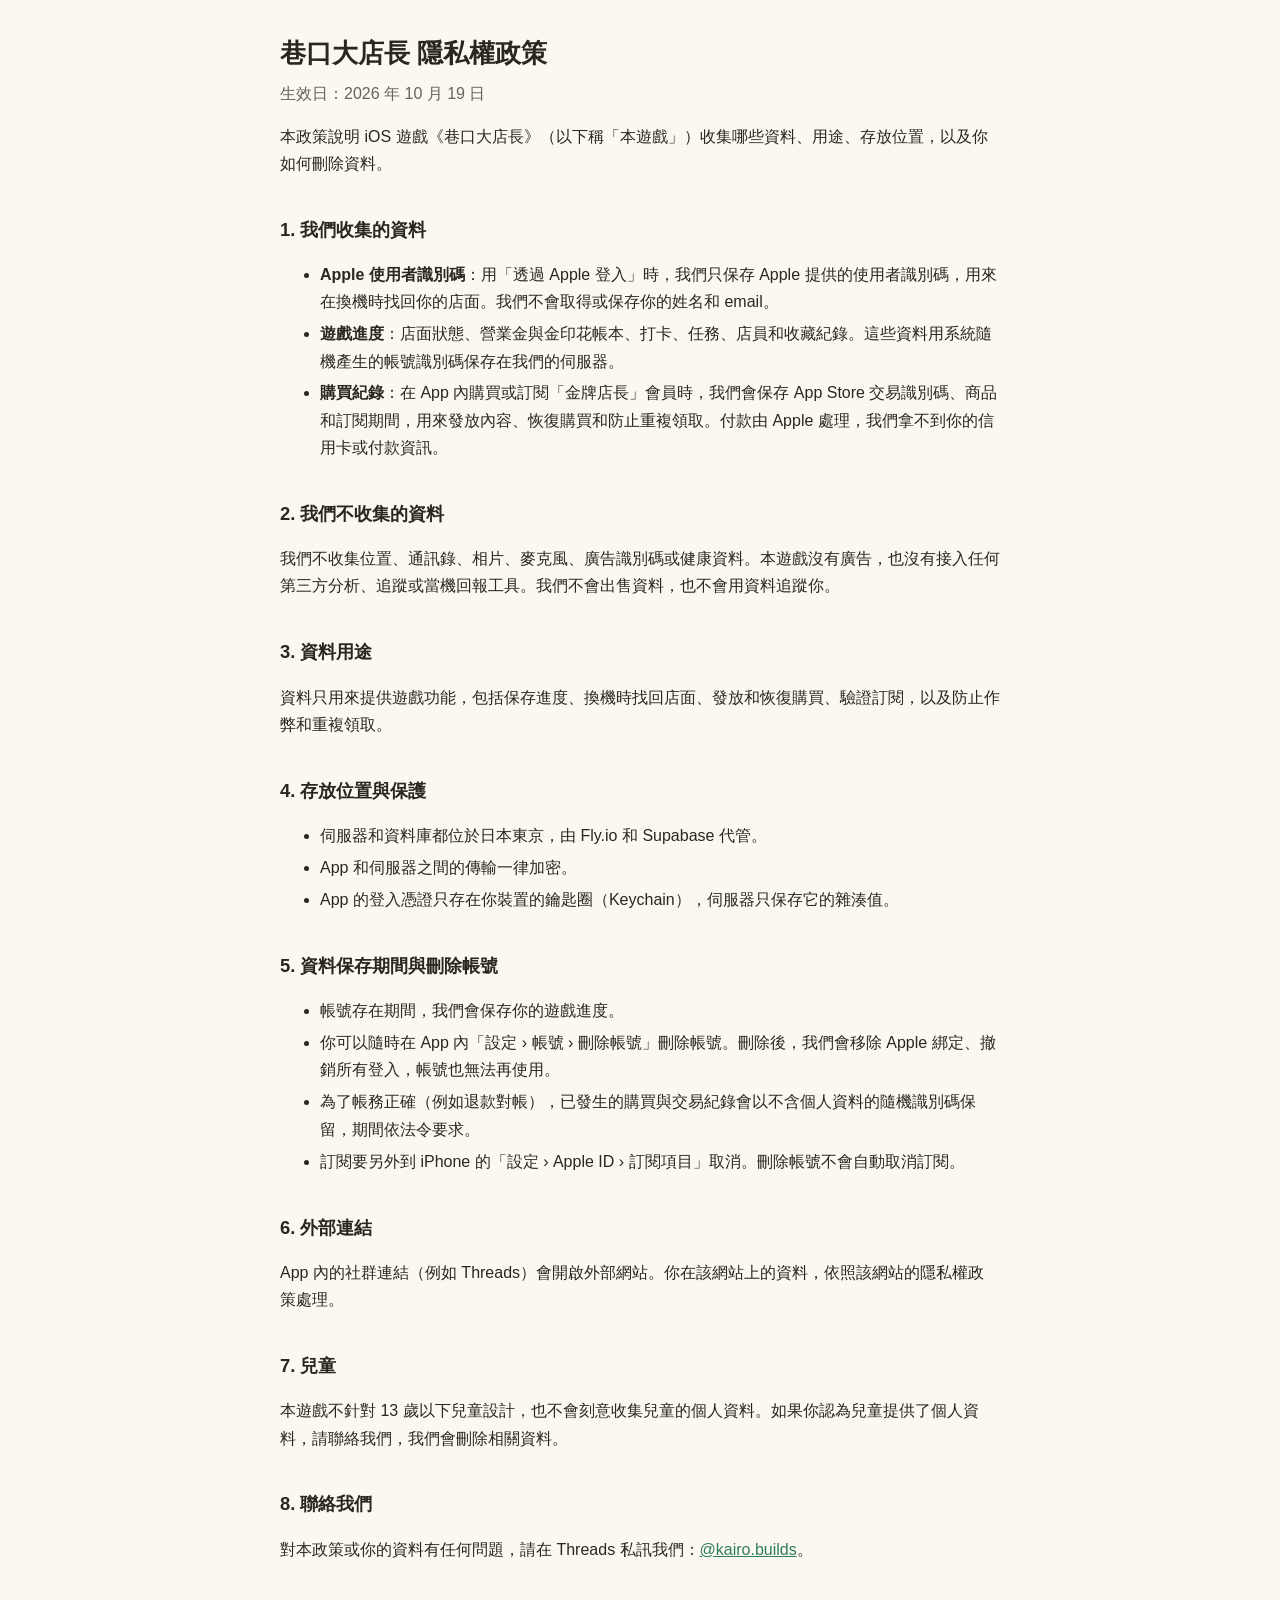
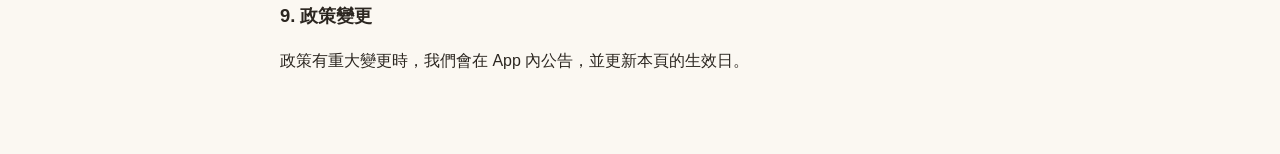
==== privacy.html @ e027767d "Privacy policy for AisleRise v1.0.0 Co-Authored-By: Claude Opus 5.5 (1M context) <noreply@anthropic." ====
<!doctype html>
<html lang="zh-Hant">
<head>
<meta charset="utf-8">
<meta name="viewport" content="width=device-width, initial-scale=1">
<title>巷口大店長 隱私權政策</title>
<link rel="stylesheet" href="style.css">
</head>
<body>
<main>
<h1>巷口大店長 隱私權政策</h1>
<p class="meta">生效日：2026 年 10 月 19 日</p>

<p>本政策說明 iOS 遊戲《巷口大店長》（以下稱「本遊戲」）收集哪些資料、用途、存放位置，以及你如何刪除資料。</p>

<h2>1. 我們收集的資料</h2>
<ul>
<li><strong>Apple 使用者識別碼</strong>：用「透過 Apple 登入」時，我們只保存 Apple 提供的使用者識別碼，用來在換機時找回你的店面。我們不會取得或保存你的姓名和 email。</li>
<li><strong>遊戲進度</strong>：店面狀態、營業金與金印花帳本、打卡、任務、店員和收藏紀錄。這些資料用系統隨機產生的帳號識別碼保存在我們的伺服器。</li>
<li><strong>購買紀錄</strong>：在 App 內購買或訂閱「金牌店長」會員時，我們會保存 App Store 交易識別碼、商品和訂閱期間，用來發放內容、恢復購買和防止重複領取。付款由 Apple 處理，我們拿不到你的信用卡或付款資訊。</li>
</ul>

<h2>2. 我們不收集的資料</h2>
<p>我們不收集位置、通訊錄、相片、麥克風、廣告識別碼或健康資料。本遊戲沒有廣告，也沒有接入任何第三方分析、追蹤或當機回報工具。我們不會出售資料，也不會用資料追蹤你。</p>

<h2>3. 資料用途</h2>
<p>資料只用來提供遊戲功能，包括保存進度、換機時找回店面、發放和恢復購買、驗證訂閱，以及防止作弊和重複領取。</p>

<h2>4. 存放位置與保護</h2>
<ul>
<li>伺服器和資料庫都位於日本東京，由 Fly.io 和 Supabase 代管。</li>
<li>App 和伺服器之間的傳輸一律加密。</li>
<li>App 的登入憑證只存在你裝置的鑰匙圈（Keychain），伺服器只保存它的雜湊值。</li>
</ul>

<h2>5. 資料保存期間與刪除帳號</h2>
<ul>
<li>帳號存在期間，我們會保存你的遊戲進度。</li>
<li>你可以隨時在 App 內「設定 › 帳號 › 刪除帳號」刪除帳號。刪除後，我們會移除 Apple 綁定、撤銷所有登入，帳號也無法再使用。</li>
<li>為了帳務正確（例如退款對帳），已發生的購買與交易紀錄會以不含個人資料的隨機識別碼保留，期間依法令要求。</li>
<li>訂閱要另外到 iPhone 的「設定 › Apple ID › 訂閱項目」取消。刪除帳號不會自動取消訂閱。</li>
</ul>

<h2>6. 外部連結</h2>
<p>App 內的社群連結（例如 Threads）會開啟外部網站。你在該網站上的資料，依照該網站的隱私權政策處理。</p>

<h2>7. 兒童</h2>
<p>本遊戲不針對 13 歲以下兒童設計，也不會刻意收集兒童的個人資料。如果你認為兒童提供了個人資料，請聯絡我們，我們會刪除相關資料。</p>

<h2>8. 聯絡我們</h2>
<p>對本政策或你的資料有任何問題，請在 Threads 私訊我們：<a href="https://www.threads.com/@kairo.builds">@kairo.builds</a>。</p>

<h2>9. 政策變更</h2>
<p>政策有重大變更時，我們會在 App 內公告，並更新本頁的生效日。</p>
</main>
</body>
</html>
---- style.css ----
:root{--bg:#fbf8f2;--fg:#2b2620;--muted:#6b6258;--accent:#2f7d5b}
@media (prefers-color-scheme:dark){:root{--bg:#1c1a17;--fg:#ece6dc;--muted:#a59b8e;--accent:#7cc8a2}}
body{margin:0;background:var(--bg);color:var(--fg);font:16px/1.7 -apple-system,"PingFang TC","Noto Sans TC",sans-serif}
main{max-width:720px;margin:0 auto;padding:32px 16px 64px}
h1{font-size:1.6em;margin:0 0 4px}h2{font-size:1.15em;margin-top:2em}
.meta{color:var(--muted);margin-top:0}a{color:var(--accent)}li{margin:.3em 0}
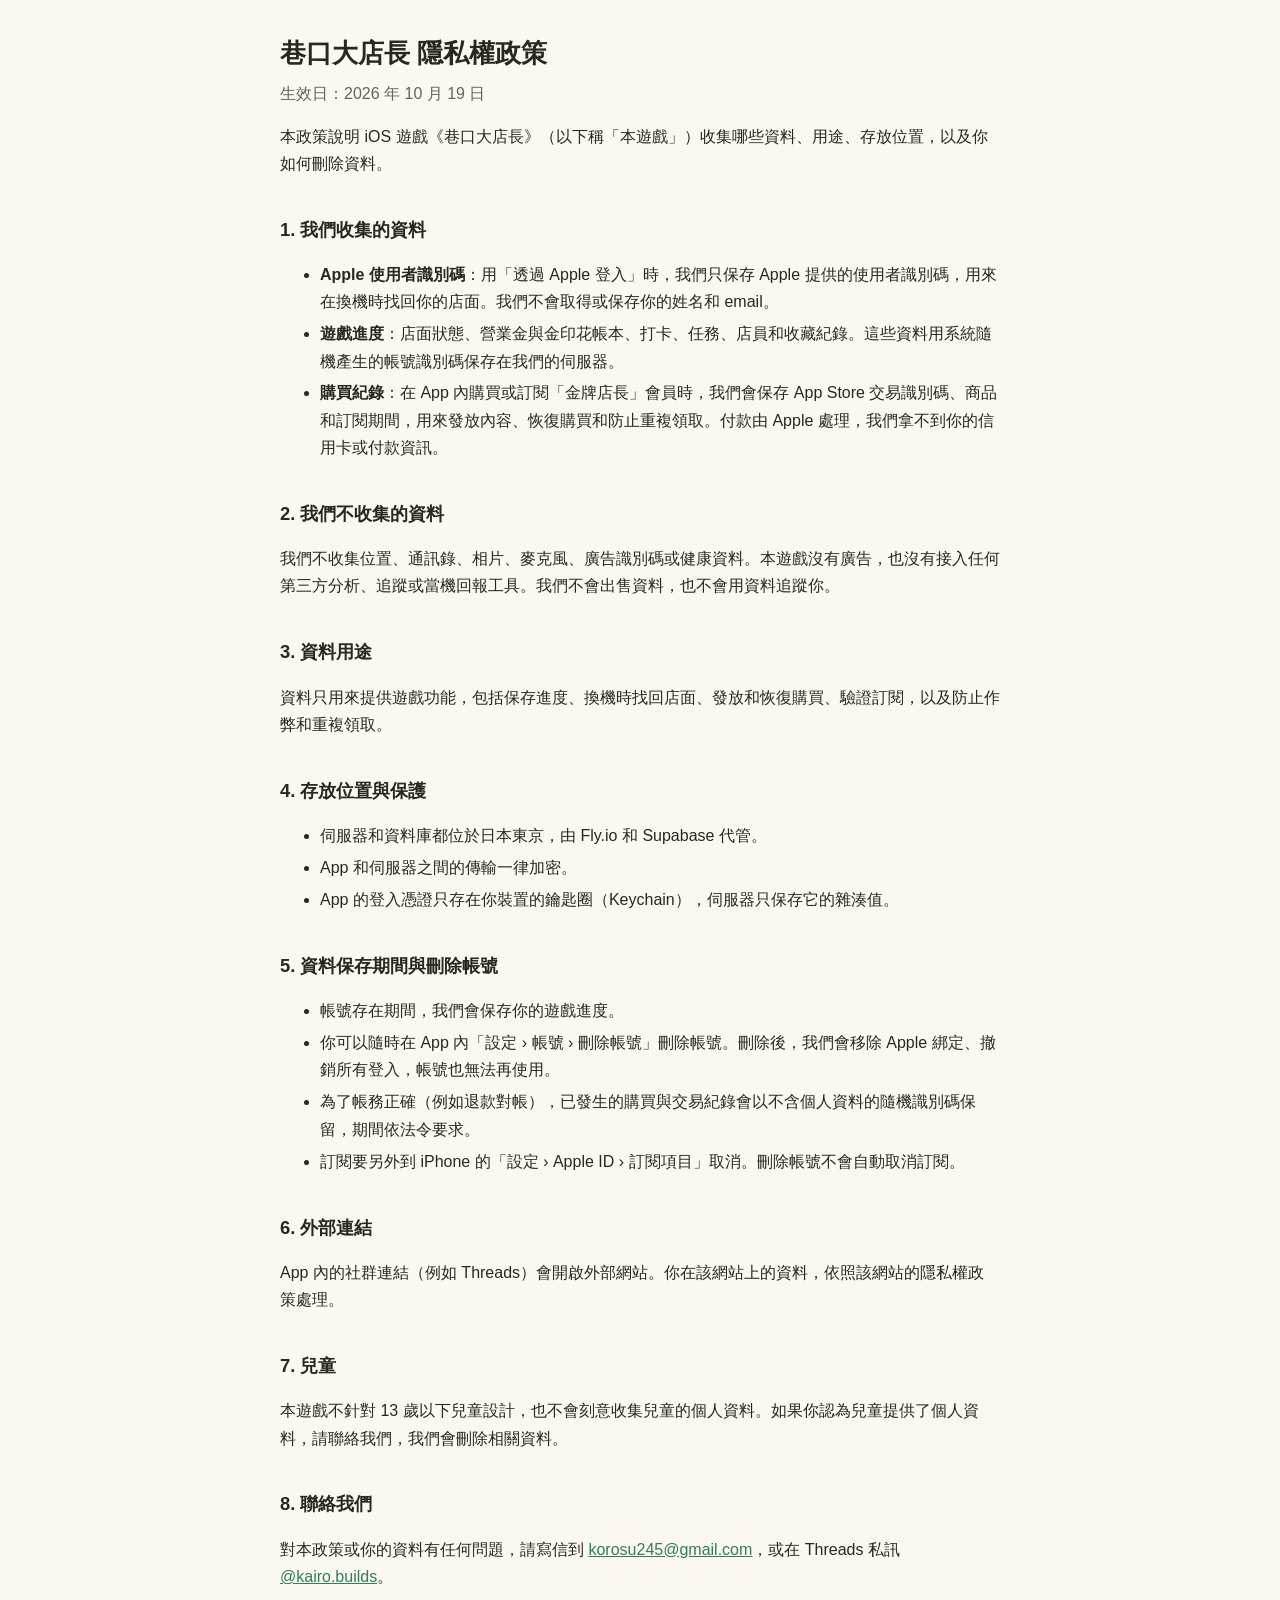
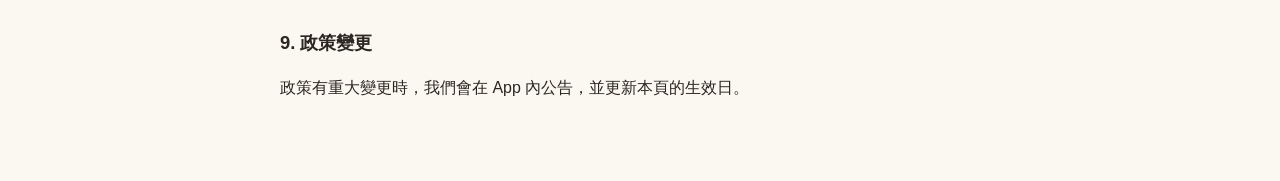
==== commit afe877e1: "Contact email in the privacy policy Co-Authored-By: Claude Opus 5.5 (1M context) <noreply@anthropic." ====
--- a/privacy.html
+++ b/privacy.html
@@ -48,7 +48,7 @@
 <p>本遊戲不針對 13 歲以下兒童設計，也不會刻意收集兒童的個人資料。如果你認為兒童提供了個人資料，請聯絡我們，我們會刪除相關資料。</p>
 
 <h2>8. 聯絡我們</h2>
-<p>對本政策或你的資料有任何問題，請在 Threads 私訊我們：<a href="https://www.threads.com/@kairo.builds">@kairo.builds</a>。</p>
+<p>對本政策或你的資料有任何問題，請寫信到 <a href="mailto:korosu245@gmail.com">korosu245@gmail.com</a>，或在 Threads 私訊 <a href="https://www.threads.com/@kairo.builds">@kairo.builds</a>。</p>
 
 <h2>9. 政策變更</h2>
 <p>政策有重大變更時，我們會在 App 內公告，並更新本頁的生效日。</p>
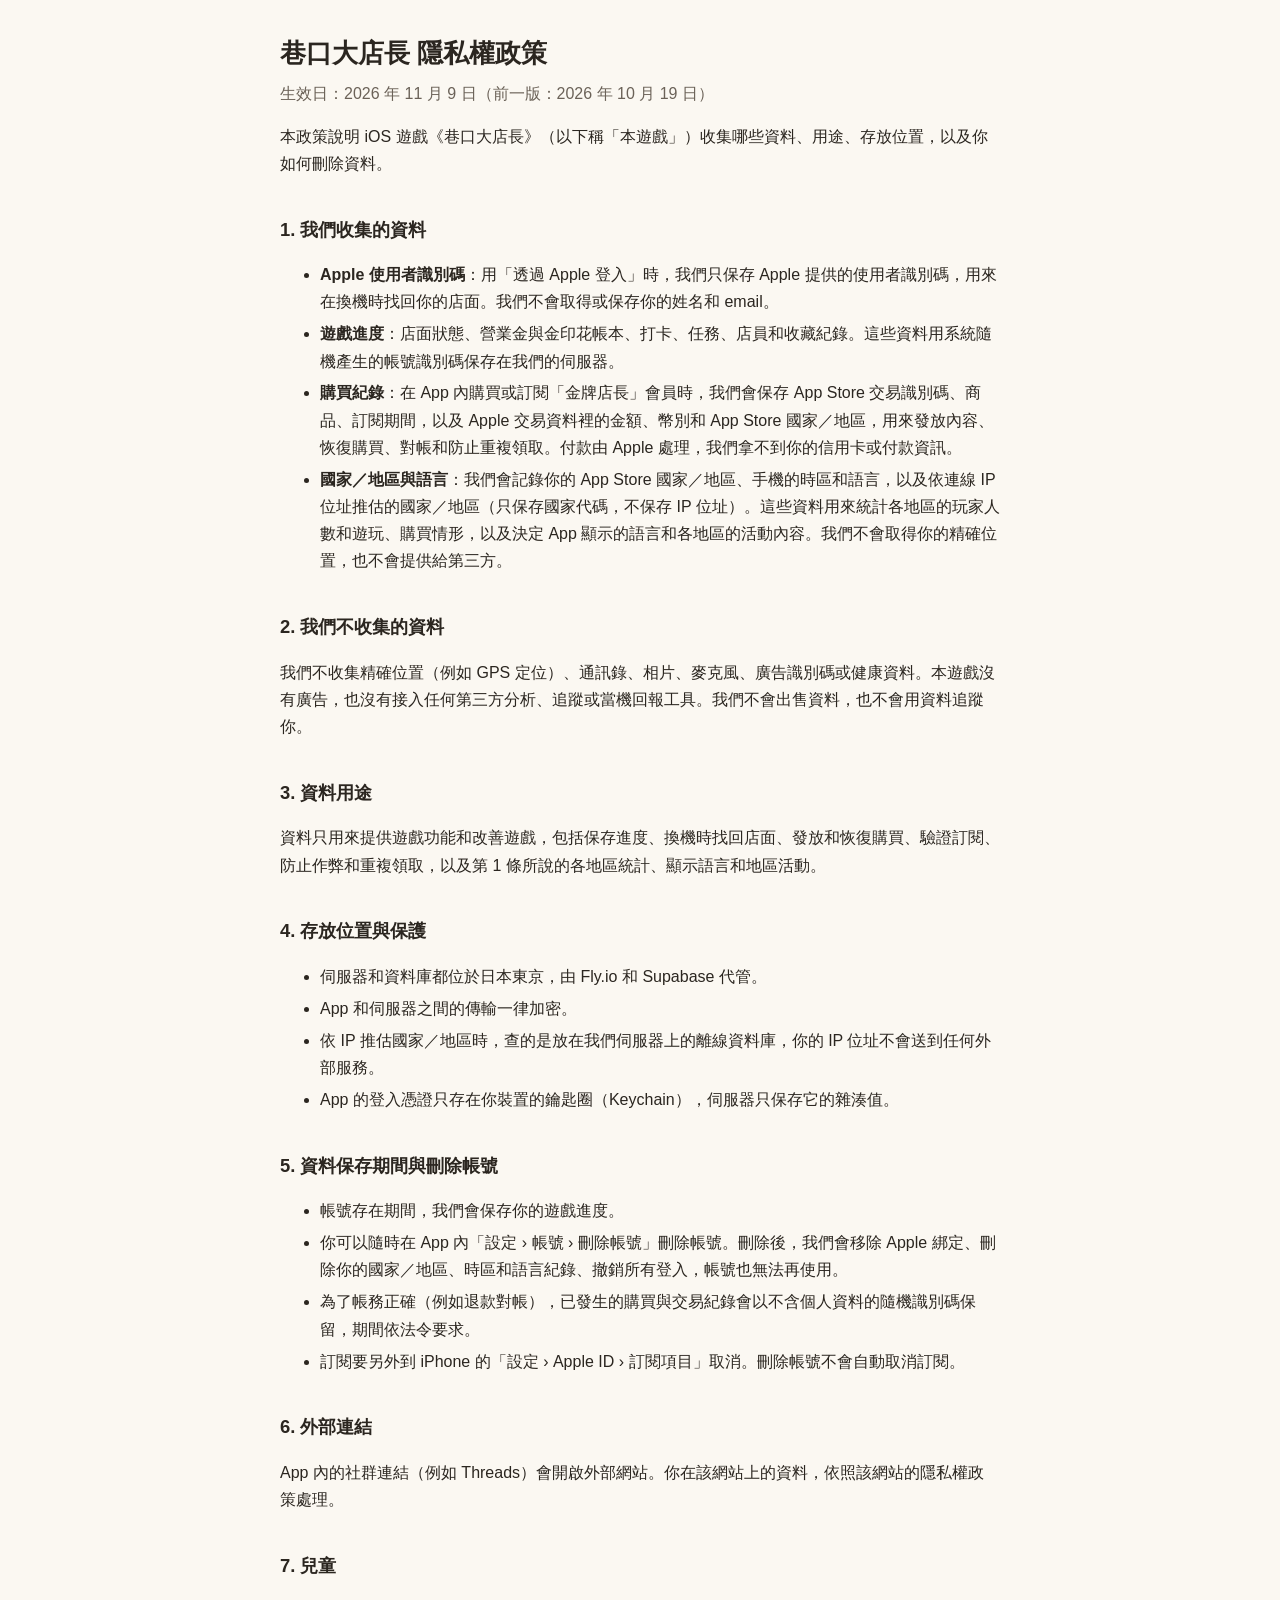
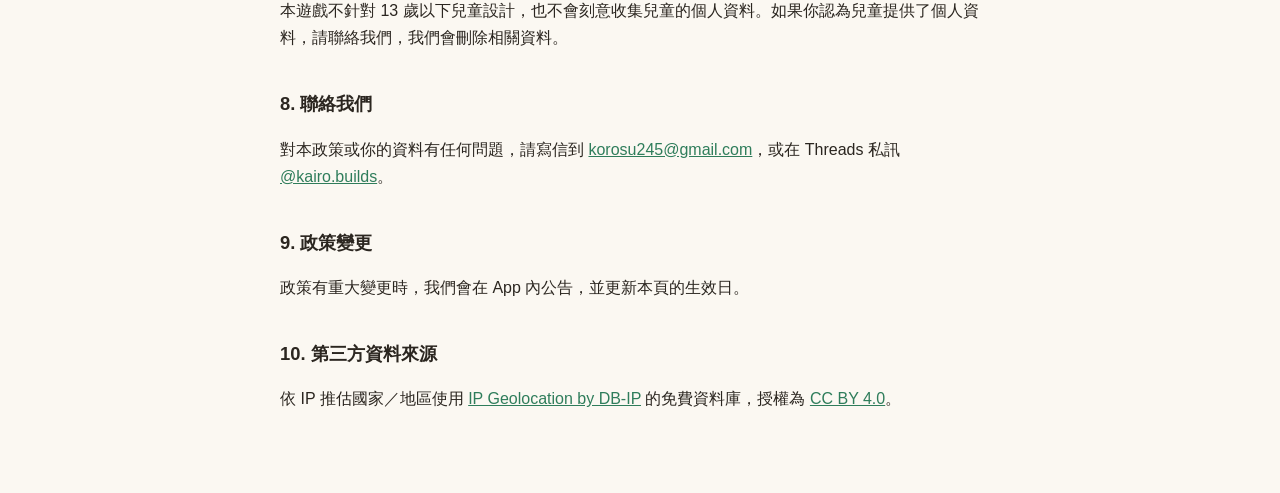
==== commit dcfe2810: "Privacy policy: App Store region, time zone, language and IP-estimated country Co-Authored-By: Claud" ====
--- a/privacy.html
+++ b/privacy.html
@@ -9,7 +9,7 @@
 <body>
 <main>
 <h1>巷口大店長 隱私權政策</h1>
-<p class="meta">生效日：2026 年 10 月 19 日</p>
+<p class="meta">生效日：2026 年 11 月 9 日（前一版：2026 年 10 月 19 日）</p>
 
 <p>本政策說明 iOS 遊戲《巷口大店長》（以下稱「本遊戲」）收集哪些資料、用途、存放位置，以及你如何刪除資料。</p>
 
@@ -17,26 +17,28 @@
 <ul>
 <li><strong>Apple 使用者識別碼</strong>：用「透過 Apple 登入」時，我們只保存 Apple 提供的使用者識別碼，用來在換機時找回你的店面。我們不會取得或保存你的姓名和 email。</li>
 <li><strong>遊戲進度</strong>：店面狀態、營業金與金印花帳本、打卡、任務、店員和收藏紀錄。這些資料用系統隨機產生的帳號識別碼保存在我們的伺服器。</li>
-<li><strong>購買紀錄</strong>：在 App 內購買或訂閱「金牌店長」會員時，我們會保存 App Store 交易識別碼、商品和訂閱期間，用來發放內容、恢復購買和防止重複領取。付款由 Apple 處理，我們拿不到你的信用卡或付款資訊。</li>
+<li><strong>購買紀錄</strong>：在 App 內購買或訂閱「金牌店長」會員時，我們會保存 App Store 交易識別碼、商品、訂閱期間，以及 Apple 交易資料裡的金額、幣別和 App Store 國家／地區，用來發放內容、恢復購買、對帳和防止重複領取。付款由 Apple 處理，我們拿不到你的信用卡或付款資訊。</li>
+<li><strong>國家／地區與語言</strong>：我們會記錄你的 App Store 國家／地區、手機的時區和語言，以及依連線 IP 位址推估的國家／地區（只保存國家代碼，不保存 IP 位址）。這些資料用來統計各地區的玩家人數和遊玩、購買情形，以及決定 App 顯示的語言和各地區的活動內容。我們不會取得你的精確位置，也不會提供給第三方。</li>
 </ul>
 
 <h2>2. 我們不收集的資料</h2>
-<p>我們不收集位置、通訊錄、相片、麥克風、廣告識別碼或健康資料。本遊戲沒有廣告，也沒有接入任何第三方分析、追蹤或當機回報工具。我們不會出售資料，也不會用資料追蹤你。</p>
+<p>我們不收集精確位置（例如 GPS 定位）、通訊錄、相片、麥克風、廣告識別碼或健康資料。本遊戲沒有廣告，也沒有接入任何第三方分析、追蹤或當機回報工具。我們不會出售資料，也不會用資料追蹤你。</p>
 
 <h2>3. 資料用途</h2>
-<p>資料只用來提供遊戲功能，包括保存進度、換機時找回店面、發放和恢復購買、驗證訂閱，以及防止作弊和重複領取。</p>
+<p>資料只用來提供遊戲功能和改善遊戲，包括保存進度、換機時找回店面、發放和恢復購買、驗證訂閱、防止作弊和重複領取，以及第 1 條所說的各地區統計、顯示語言和地區活動。</p>
 
 <h2>4. 存放位置與保護</h2>
 <ul>
 <li>伺服器和資料庫都位於日本東京，由 Fly.io 和 Supabase 代管。</li>
 <li>App 和伺服器之間的傳輸一律加密。</li>
+<li>依 IP 推估國家／地區時，查的是放在我們伺服器上的離線資料庫，你的 IP 位址不會送到任何外部服務。</li>
 <li>App 的登入憑證只存在你裝置的鑰匙圈（Keychain），伺服器只保存它的雜湊值。</li>
 </ul>
 
 <h2>5. 資料保存期間與刪除帳號</h2>
 <ul>
 <li>帳號存在期間，我們會保存你的遊戲進度。</li>
-<li>你可以隨時在 App 內「設定 › 帳號 › 刪除帳號」刪除帳號。刪除後，我們會移除 Apple 綁定、撤銷所有登入，帳號也無法再使用。</li>
+<li>你可以隨時在 App 內「設定 › 帳號 › 刪除帳號」刪除帳號。刪除後，我們會移除 Apple 綁定、刪除你的國家／地區、時區和語言紀錄、撤銷所有登入，帳號也無法再使用。</li>
 <li>為了帳務正確（例如退款對帳），已發生的購買與交易紀錄會以不含個人資料的隨機識別碼保留，期間依法令要求。</li>
 <li>訂閱要另外到 iPhone 的「設定 › Apple ID › 訂閱項目」取消。刪除帳號不會自動取消訂閱。</li>
 </ul>
@@ -52,6 +54,9 @@
 
 <h2>9. 政策變更</h2>
 <p>政策有重大變更時，我們會在 App 內公告，並更新本頁的生效日。</p>
+
+<h2>10. 第三方資料來源</h2>
+<p>依 IP 推估國家／地區使用 <a href="https://db-ip.com">IP Geolocation by DB-IP</a> 的免費資料庫，授權為 <a href="https://creativecommons.org/licenses/by/4.0/">CC BY 4.0</a>。</p>
 </main>
 </body>
 </html>
--- a/style.css
+++ b/style.css
@@ -4,3 +4,49 @@
 main{max-width:720px;margin:0 auto;padding:32px 16px 64px}
 h1{font-size:1.6em;margin:0 0 4px}h2{font-size:1.15em;margin-top:2em}
 .meta{color:var(--muted);margin-top:0}a{color:var(--accent)}li{margin:.3em 0}
+
+/* Landing page (2026-10-21). Motion from Motion Prompt (MIT License (c) 2026 Shohei Ohtaki):
+   #096 floating, #094 marquee, #074 fade-in on scroll, #073 parallax, #022 light sweep. */
+:root{--cream:#fff8ec;--forest:#2f7d5b;--coral:#e0705a;--gold:#e7c26b;--surface:#ffffff;--shadow:rgba(43,38,32,.18)}
+@media (prefers-color-scheme:dark){:root{--cream:#24211c;--surface:#2a2722;--shadow:rgba(0,0,0,.45)}}
+.landing{overflow-x:hidden}
+.landing main.features{max-width:960px;padding:24px 16px 48px}
+.hero{position:relative;overflow:hidden;background:linear-gradient(#cfe8f2,#fbf3e2 70%);color:#2b2620}
+@media (prefers-color-scheme:dark){.hero{background:linear-gradient(#24324a,#3a2f2a 70%);color:#f3ece2}}
+.hero-sky{position:absolute;inset:0;opacity:.28}
+.hero-store{width:100%;height:120%;object-fit:cover;will-change:transform}
+.hero-inner{position:relative;max-width:960px;margin:0 auto;padding:48px 16px 56px;display:flex;gap:32px;align-items:center;justify-content:space-between;flex-wrap:wrap}
+.hero-text{flex:1 1 320px;min-width:0}
+.hero-icon{border-radius:22px;box-shadow:0 6px 18px var(--shadow)}
+.hero h1{font-size:2.2em;margin:12px 0 4px}
+.lead{font-size:1.25em;font-weight:700;margin:0 0 8px}
+.store-button{position:relative;overflow:hidden;display:inline-block;margin-top:12px;padding:12px 28px;border-radius:999px;background:#1c1a17;color:#fff;font-weight:700;text-decoration:none}
+.store-button::after{content:"";position:absolute;top:-20%;bottom:-20%;width:40%;left:-60%;transform:skewX(-24deg);background:linear-gradient(90deg,transparent,rgba(255,255,255,.72),transparent);animation:sweep 2.35s cubic-bezier(.45,0,.55,1) .45s infinite}
+@keyframes sweep{0%{left:-60%}45%,100%{left:130%}}
+.phone-wrap{position:relative;flex:0 0 auto;margin:0 auto;padding:12px 24px 28px}
+.phone{display:block;width:220px;max-width:60vw;border-radius:32px;border:8px solid #1c1a17;box-shadow:0 18px 40px var(--shadow);animation:bob 2.4s ease-in-out infinite}
+.phone-shadow{position:absolute;left:50%;bottom:4px;width:140px;height:12px;margin-left:-70px;border-radius:50%;background:var(--shadow);animation:shadow 2.4s ease-in-out infinite}
+.chip{position:absolute;padding:6px 12px;border-radius:999px;font-size:.85em;font-weight:700;box-shadow:0 4px 12px var(--shadow)}
+.chip-coin{left:-4px;top:28%;background:var(--gold);color:#2b2620;animation:bob 1.6s ease-in-out -.5s infinite}
+.chip-heart{right:-4px;top:58%;background:#f6a2b8;color:#5a1f30;animation:bob 2.4s ease-in-out -1.2s infinite}
+@keyframes bob{0%,100%{transform:translateY(0)}50%{transform:translateY(-8px)}}
+@keyframes shadow{0%,100%{transform:scale(1);opacity:1}50%{transform:scale(.8);opacity:.6}}
+.marquee{overflow:hidden;background:var(--forest);color:#fff;font-weight:800;letter-spacing:1px;white-space:nowrap}
+.marquee-track{display:inline-flex;align-items:center;gap:24px;padding:12px 0;animation:marquee 24s linear infinite}
+.marquee-track i{width:10px;height:10px;border-radius:50%;background:var(--gold);flex:0 0 auto}
+@keyframes marquee{to{transform:translateX(-50%)}}
+.feature{display:flex;gap:24px;align-items:center;margin:32px 0;flex-wrap:wrap}
+.feature:nth-child(even){flex-direction:row-reverse}
+.feature img{flex:1 1 280px;min-width:0;max-width:100%;max-height:420px;object-fit:cover;border-radius:20px;box-shadow:0 8px 24px var(--shadow)}
+.feature div{flex:1 1 260px;min-width:0}
+.feature h2{margin-top:0}
+.reveal{opacity:0;transform:translateY(24px);transition:opacity .6s ease-out,transform .6s cubic-bezier(.22,1,.36,1)}
+.reveal.shown{opacity:1;transform:none}
+.site-footer{max-width:960px;margin:0 auto;padding:16px 16px 48px;color:var(--muted)}
+.site-footer ul{list-style:none;padding:0;display:flex;gap:20px;flex-wrap:wrap}
+.credit{font-size:.8em}
+@media (prefers-reduced-motion:reduce){
+  .phone,.phone-shadow,.chip,.marquee-track,.store-button::after{animation:none}
+  .reveal{opacity:1;transform:none;transition:none}
+}
+@media (prefers-color-scheme:dark){.store-button{background:#fff8ec;color:#1c1a17}.store-button::after{background:linear-gradient(90deg,transparent,rgba(231,194,107,.6),transparent)}}
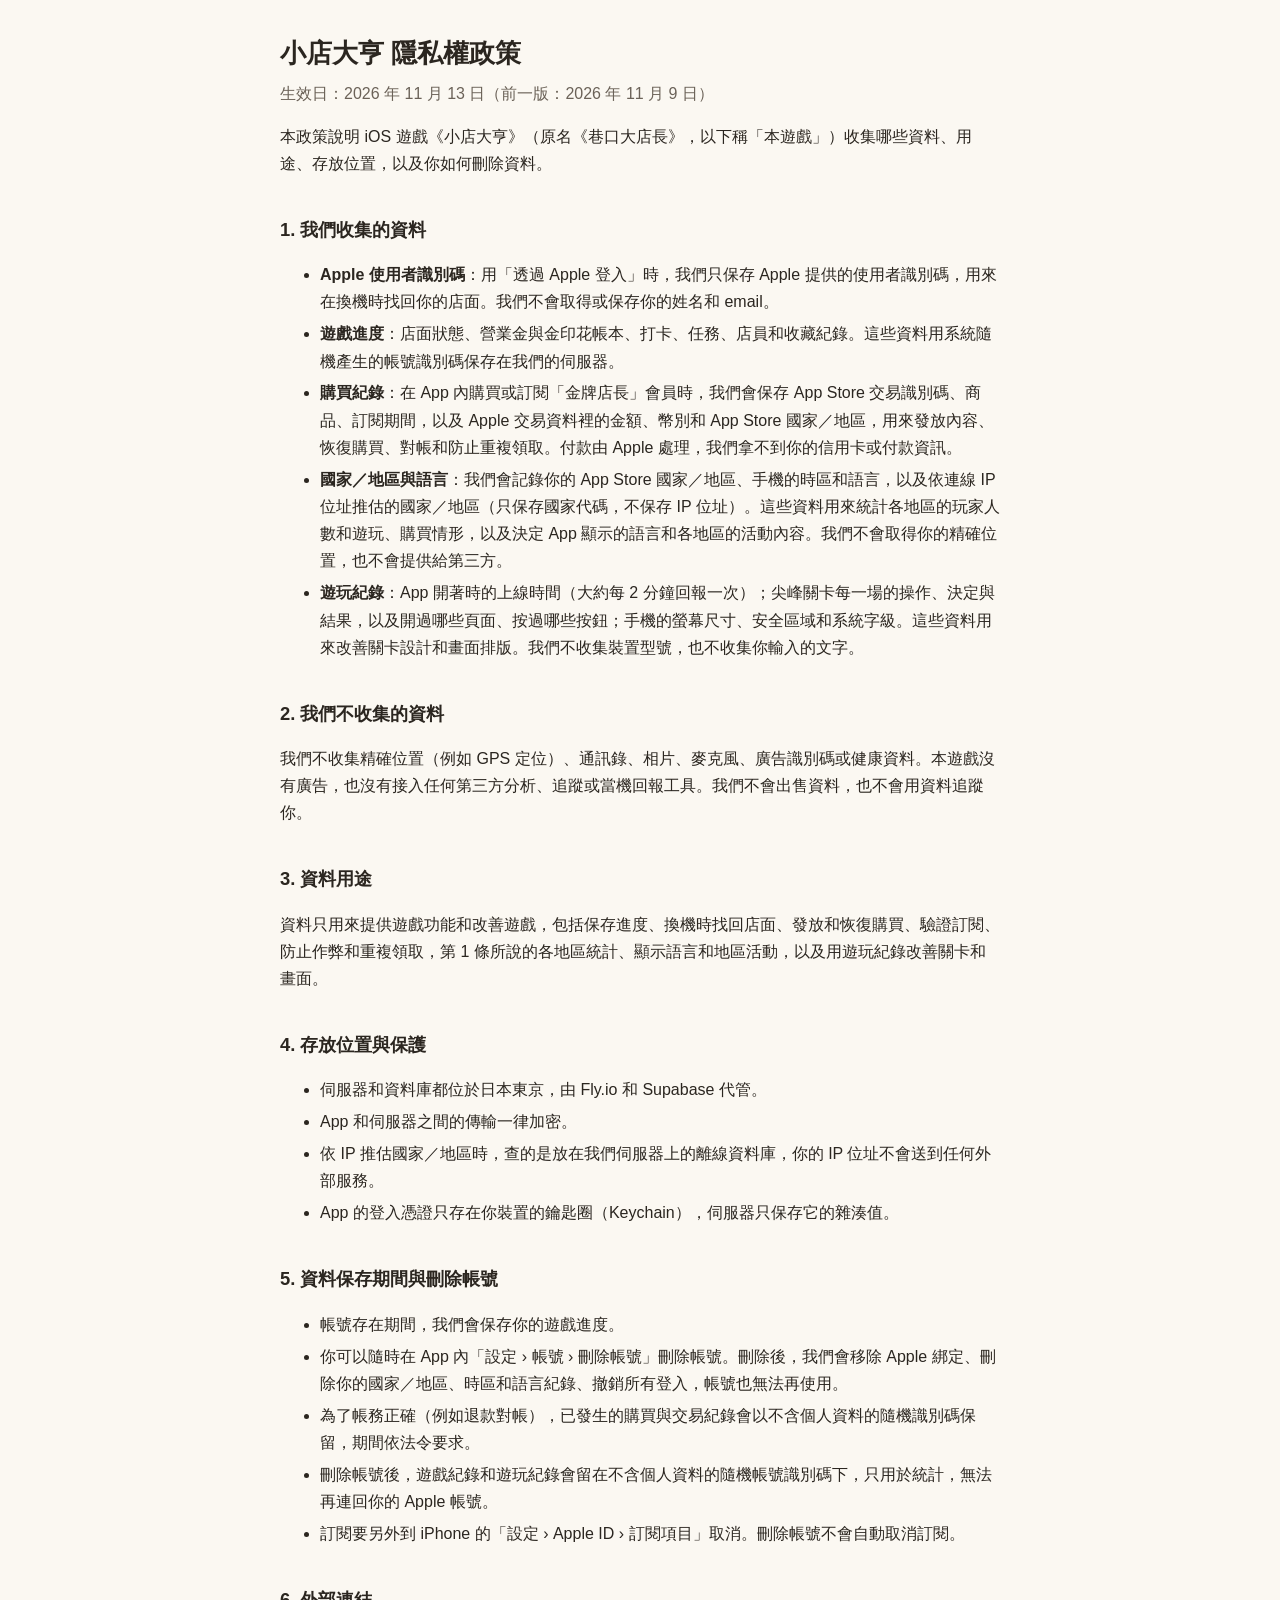
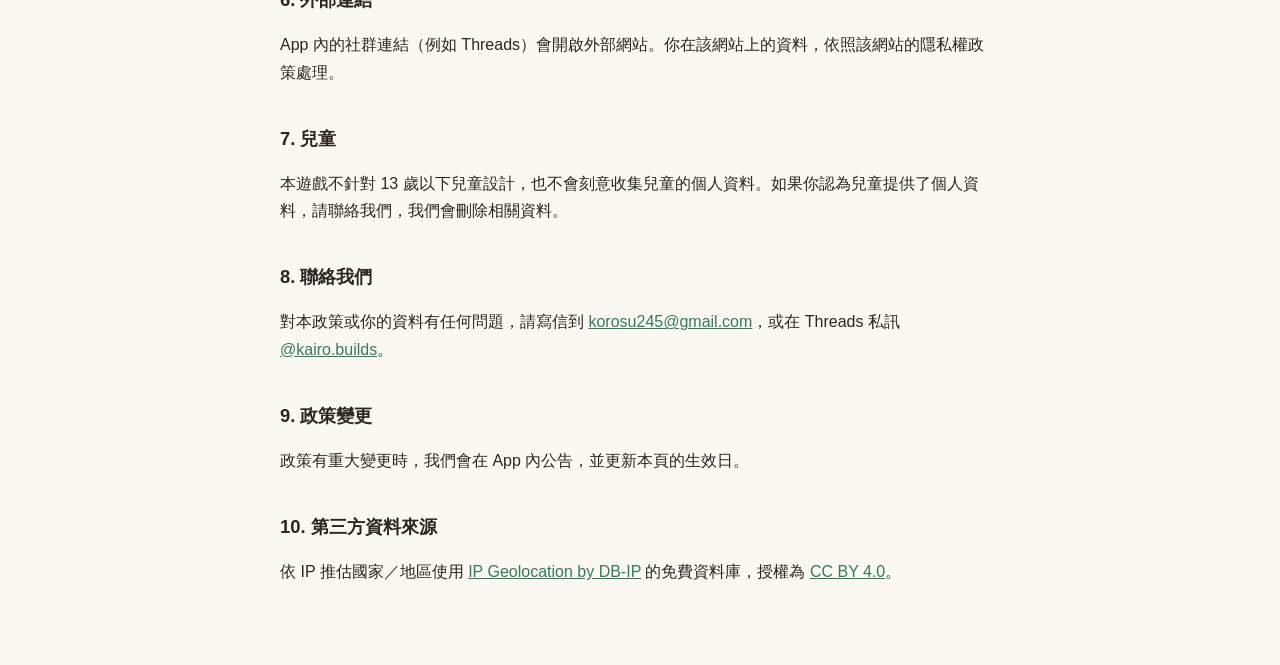
==== commit 972ab6de: "隱私權政策：改名小店大亨，補上遊玩紀錄與刪帳號後的保留方式 v1.1 收上線心跳、尖峰關卡每場的操作與漏斗事件、螢幕尺寸與字級，原政策沒寫。  Co-Authored-By: Claude Opus " ====
--- a/privacy.html
+++ b/privacy.html
@@ -3,15 +3,15 @@
 <head>
 <meta charset="utf-8">
 <meta name="viewport" content="width=device-width, initial-scale=1">
-<title>巷口大店長 隱私權政策</title>
+<title>小店大亨 隱私權政策</title>
 <link rel="stylesheet" href="style.css">
 </head>
 <body>
 <main>
-<h1>巷口大店長 隱私權政策</h1>
-<p class="meta">生效日：2026 年 11 月 9 日（前一版：2026 年 10 月 19 日）</p>
+<h1>小店大亨 隱私權政策</h1>
+<p class="meta">生效日：2026 年 11 月 13 日（前一版：2026 年 11 月 9 日）</p>
 
-<p>本政策說明 iOS 遊戲《巷口大店長》（以下稱「本遊戲」）收集哪些資料、用途、存放位置，以及你如何刪除資料。</p>
+<p>本政策說明 iOS 遊戲《小店大亨》（原名《巷口大店長》，以下稱「本遊戲」）收集哪些資料、用途、存放位置，以及你如何刪除資料。</p>
 
 <h2>1. 我們收集的資料</h2>
 <ul>
@@ -19,13 +19,14 @@
 <li><strong>遊戲進度</strong>：店面狀態、營業金與金印花帳本、打卡、任務、店員和收藏紀錄。這些資料用系統隨機產生的帳號識別碼保存在我們的伺服器。</li>
 <li><strong>購買紀錄</strong>：在 App 內購買或訂閱「金牌店長」會員時，我們會保存 App Store 交易識別碼、商品、訂閱期間，以及 Apple 交易資料裡的金額、幣別和 App Store 國家／地區，用來發放內容、恢復購買、對帳和防止重複領取。付款由 Apple 處理，我們拿不到你的信用卡或付款資訊。</li>
 <li><strong>國家／地區與語言</strong>：我們會記錄你的 App Store 國家／地區、手機的時區和語言，以及依連線 IP 位址推估的國家／地區（只保存國家代碼，不保存 IP 位址）。這些資料用來統計各地區的玩家人數和遊玩、購買情形，以及決定 App 顯示的語言和各地區的活動內容。我們不會取得你的精確位置，也不會提供給第三方。</li>
+<li><strong>遊玩紀錄</strong>：App 開著時的上線時間（大約每 2 分鐘回報一次）；尖峰關卡每一場的操作、決定與結果，以及開過哪些頁面、按過哪些按鈕；手機的螢幕尺寸、安全區域和系統字級。這些資料用來改善關卡設計和畫面排版。我們不收集裝置型號，也不收集你輸入的文字。</li>
 </ul>
 
 <h2>2. 我們不收集的資料</h2>
 <p>我們不收集精確位置（例如 GPS 定位）、通訊錄、相片、麥克風、廣告識別碼或健康資料。本遊戲沒有廣告，也沒有接入任何第三方分析、追蹤或當機回報工具。我們不會出售資料，也不會用資料追蹤你。</p>
 
 <h2>3. 資料用途</h2>
-<p>資料只用來提供遊戲功能和改善遊戲，包括保存進度、換機時找回店面、發放和恢復購買、驗證訂閱、防止作弊和重複領取，以及第 1 條所說的各地區統計、顯示語言和地區活動。</p>
+<p>資料只用來提供遊戲功能和改善遊戲，包括保存進度、換機時找回店面、發放和恢復購買、驗證訂閱、防止作弊和重複領取，第 1 條所說的各地區統計、顯示語言和地區活動，以及用遊玩紀錄改善關卡和畫面。</p>
 
 <h2>4. 存放位置與保護</h2>
 <ul>
@@ -40,6 +41,7 @@
 <li>帳號存在期間，我們會保存你的遊戲進度。</li>
 <li>你可以隨時在 App 內「設定 › 帳號 › 刪除帳號」刪除帳號。刪除後，我們會移除 Apple 綁定、刪除你的國家／地區、時區和語言紀錄、撤銷所有登入，帳號也無法再使用。</li>
 <li>為了帳務正確（例如退款對帳），已發生的購買與交易紀錄會以不含個人資料的隨機識別碼保留，期間依法令要求。</li>
+<li>刪除帳號後，遊戲紀錄和遊玩紀錄會留在不含個人資料的隨機帳號識別碼下，只用於統計，無法再連回你的 Apple 帳號。</li>
 <li>訂閱要另外到 iPhone 的「設定 › Apple ID › 訂閱項目」取消。刪除帳號不會自動取消訂閱。</li>
 </ul>
 
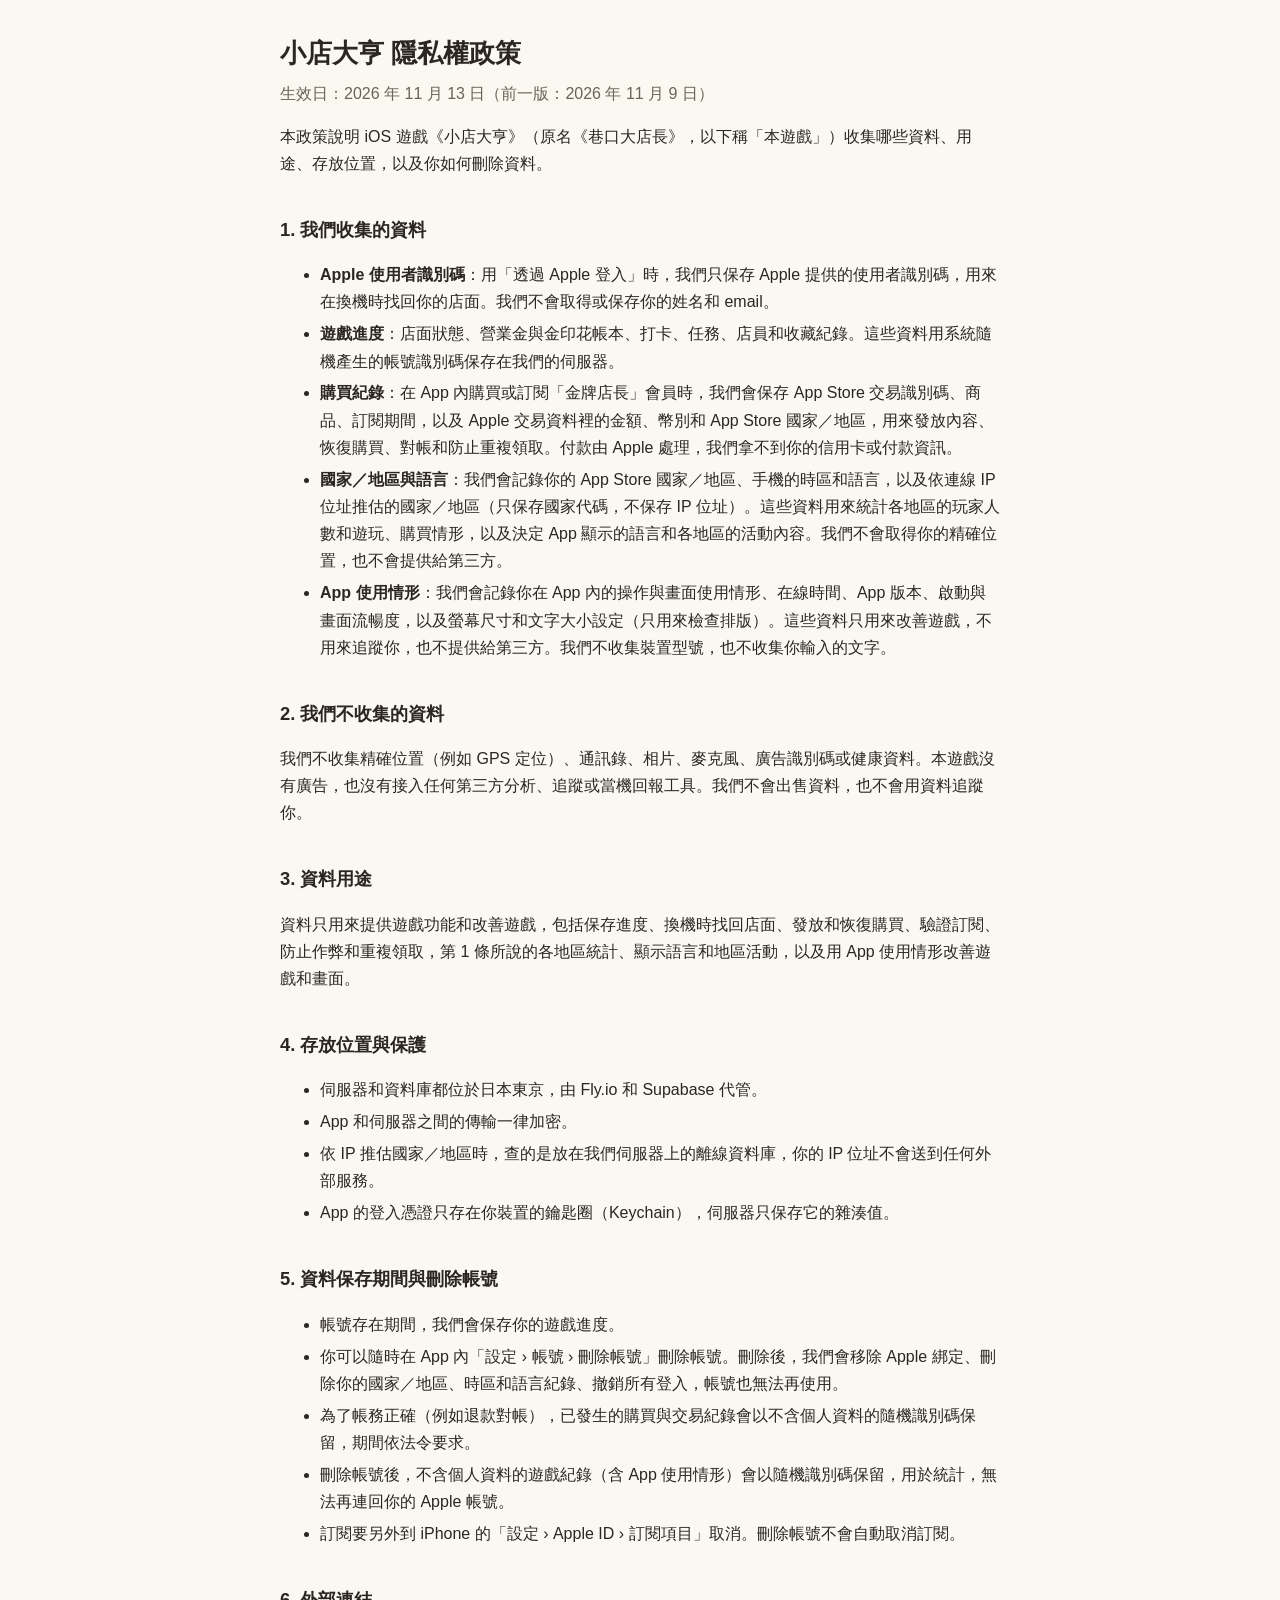
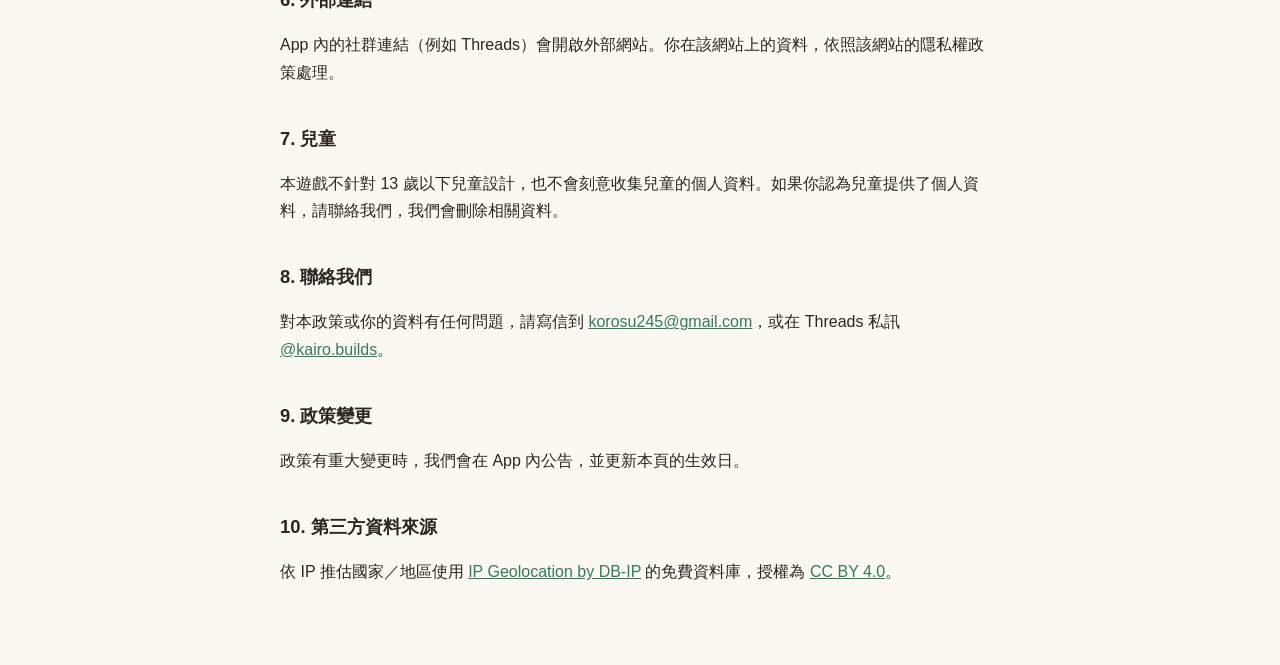
==== commit e583ea83: "隱私權政策：使用行為改用較廣的「App 使用情形」寫法 涵蓋在線時間、操作與畫面使用、App 版本、啟動與畫面流暢度、螢幕與文字大小，下一版加 App 事件不必再改條文。  Co-Authored-B" ====
--- a/privacy.html
+++ b/privacy.html
@@ -19,14 +19,14 @@
 <li><strong>遊戲進度</strong>：店面狀態、營業金與金印花帳本、打卡、任務、店員和收藏紀錄。這些資料用系統隨機產生的帳號識別碼保存在我們的伺服器。</li>
 <li><strong>購買紀錄</strong>：在 App 內購買或訂閱「金牌店長」會員時，我們會保存 App Store 交易識別碼、商品、訂閱期間，以及 Apple 交易資料裡的金額、幣別和 App Store 國家／地區，用來發放內容、恢復購買、對帳和防止重複領取。付款由 Apple 處理，我們拿不到你的信用卡或付款資訊。</li>
 <li><strong>國家／地區與語言</strong>：我們會記錄你的 App Store 國家／地區、手機的時區和語言，以及依連線 IP 位址推估的國家／地區（只保存國家代碼，不保存 IP 位址）。這些資料用來統計各地區的玩家人數和遊玩、購買情形，以及決定 App 顯示的語言和各地區的活動內容。我們不會取得你的精確位置，也不會提供給第三方。</li>
-<li><strong>遊玩紀錄</strong>：App 開著時的上線時間（大約每 2 分鐘回報一次）；尖峰關卡每一場的操作、決定與結果，以及開過哪些頁面、按過哪些按鈕；手機的螢幕尺寸、安全區域和系統字級。這些資料用來改善關卡設計和畫面排版。我們不收集裝置型號，也不收集你輸入的文字。</li>
+<li><strong>App 使用情形</strong>：我們會記錄你在 App 內的操作與畫面使用情形、在線時間、App 版本、啟動與畫面流暢度，以及螢幕尺寸和文字大小設定（只用來檢查排版）。這些資料只用來改善遊戲，不用來追蹤你，也不提供給第三方。我們不收集裝置型號，也不收集你輸入的文字。</li>
 </ul>
 
 <h2>2. 我們不收集的資料</h2>
 <p>我們不收集精確位置（例如 GPS 定位）、通訊錄、相片、麥克風、廣告識別碼或健康資料。本遊戲沒有廣告，也沒有接入任何第三方分析、追蹤或當機回報工具。我們不會出售資料，也不會用資料追蹤你。</p>
 
 <h2>3. 資料用途</h2>
-<p>資料只用來提供遊戲功能和改善遊戲，包括保存進度、換機時找回店面、發放和恢復購買、驗證訂閱、防止作弊和重複領取，第 1 條所說的各地區統計、顯示語言和地區活動，以及用遊玩紀錄改善關卡和畫面。</p>
+<p>資料只用來提供遊戲功能和改善遊戲，包括保存進度、換機時找回店面、發放和恢復購買、驗證訂閱、防止作弊和重複領取，第 1 條所說的各地區統計、顯示語言和地區活動，以及用 App 使用情形改善遊戲和畫面。</p>
 
 <h2>4. 存放位置與保護</h2>
 <ul>
@@ -41,7 +41,7 @@
 <li>帳號存在期間，我們會保存你的遊戲進度。</li>
 <li>你可以隨時在 App 內「設定 › 帳號 › 刪除帳號」刪除帳號。刪除後，我們會移除 Apple 綁定、刪除你的國家／地區、時區和語言紀錄、撤銷所有登入，帳號也無法再使用。</li>
 <li>為了帳務正確（例如退款對帳），已發生的購買與交易紀錄會以不含個人資料的隨機識別碼保留，期間依法令要求。</li>
-<li>刪除帳號後，遊戲紀錄和遊玩紀錄會留在不含個人資料的隨機帳號識別碼下，只用於統計，無法再連回你的 Apple 帳號。</li>
+<li>刪除帳號後，不含個人資料的遊戲紀錄（含 App 使用情形）會以隨機識別碼保留，用於統計，無法再連回你的 Apple 帳號。</li>
 <li>訂閱要另外到 iPhone 的「設定 › Apple ID › 訂閱項目」取消。刪除帳號不會自動取消訂閱。</li>
 </ul>
 
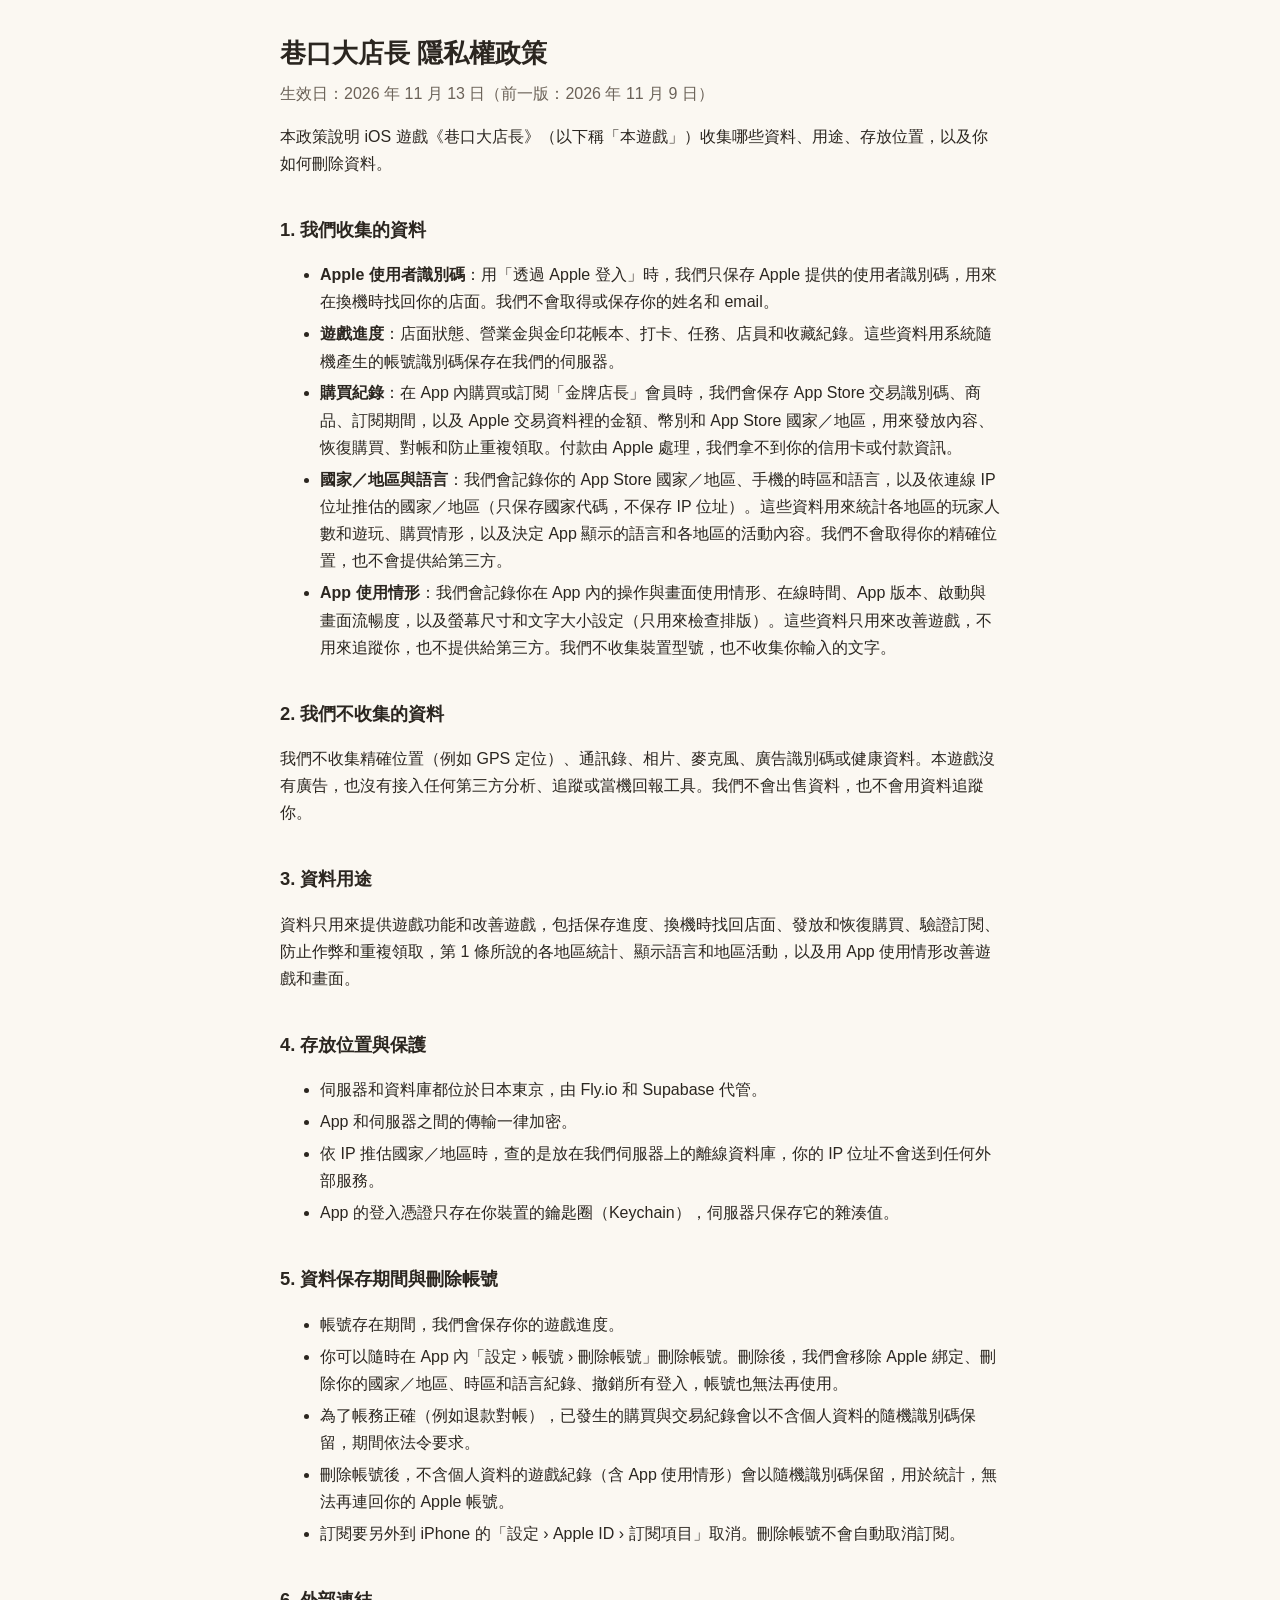
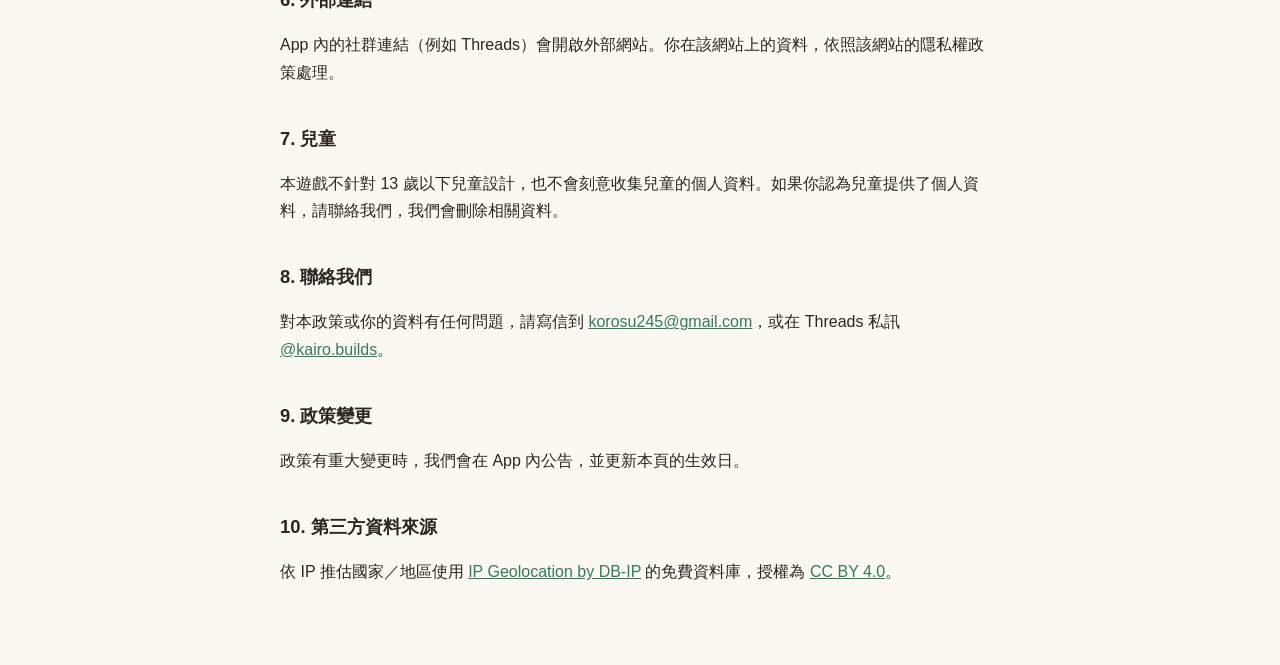
==== commit 34b34eac: "改回原名巷口大店長（v1.1 因新名稱被 App Review 4.1(a) 拒絕） Co-Authored-By: Claude Opus 5.5 <noreply@anthropic.com>" ====
--- a/privacy.html
+++ b/privacy.html
@@ -3,15 +3,15 @@
 <head>
 <meta charset="utf-8">
 <meta name="viewport" content="width=device-width, initial-scale=1">
-<title>小店大亨 隱私權政策</title>
+<title>巷口大店長 隱私權政策</title>
 <link rel="stylesheet" href="style.css">
 </head>
 <body>
 <main>
-<h1>小店大亨 隱私權政策</h1>
+<h1>巷口大店長 隱私權政策</h1>
 <p class="meta">生效日：2026 年 11 月 13 日（前一版：2026 年 11 月 9 日）</p>
 
-<p>本政策說明 iOS 遊戲《小店大亨》（原名《巷口大店長》，以下稱「本遊戲」）收集哪些資料、用途、存放位置，以及你如何刪除資料。</p>
+<p>本政策說明 iOS 遊戲《巷口大店長》（以下稱「本遊戲」）收集哪些資料、用途、存放位置，以及你如何刪除資料。</p>
 
 <h2>1. 我們收集的資料</h2>
 <ul>
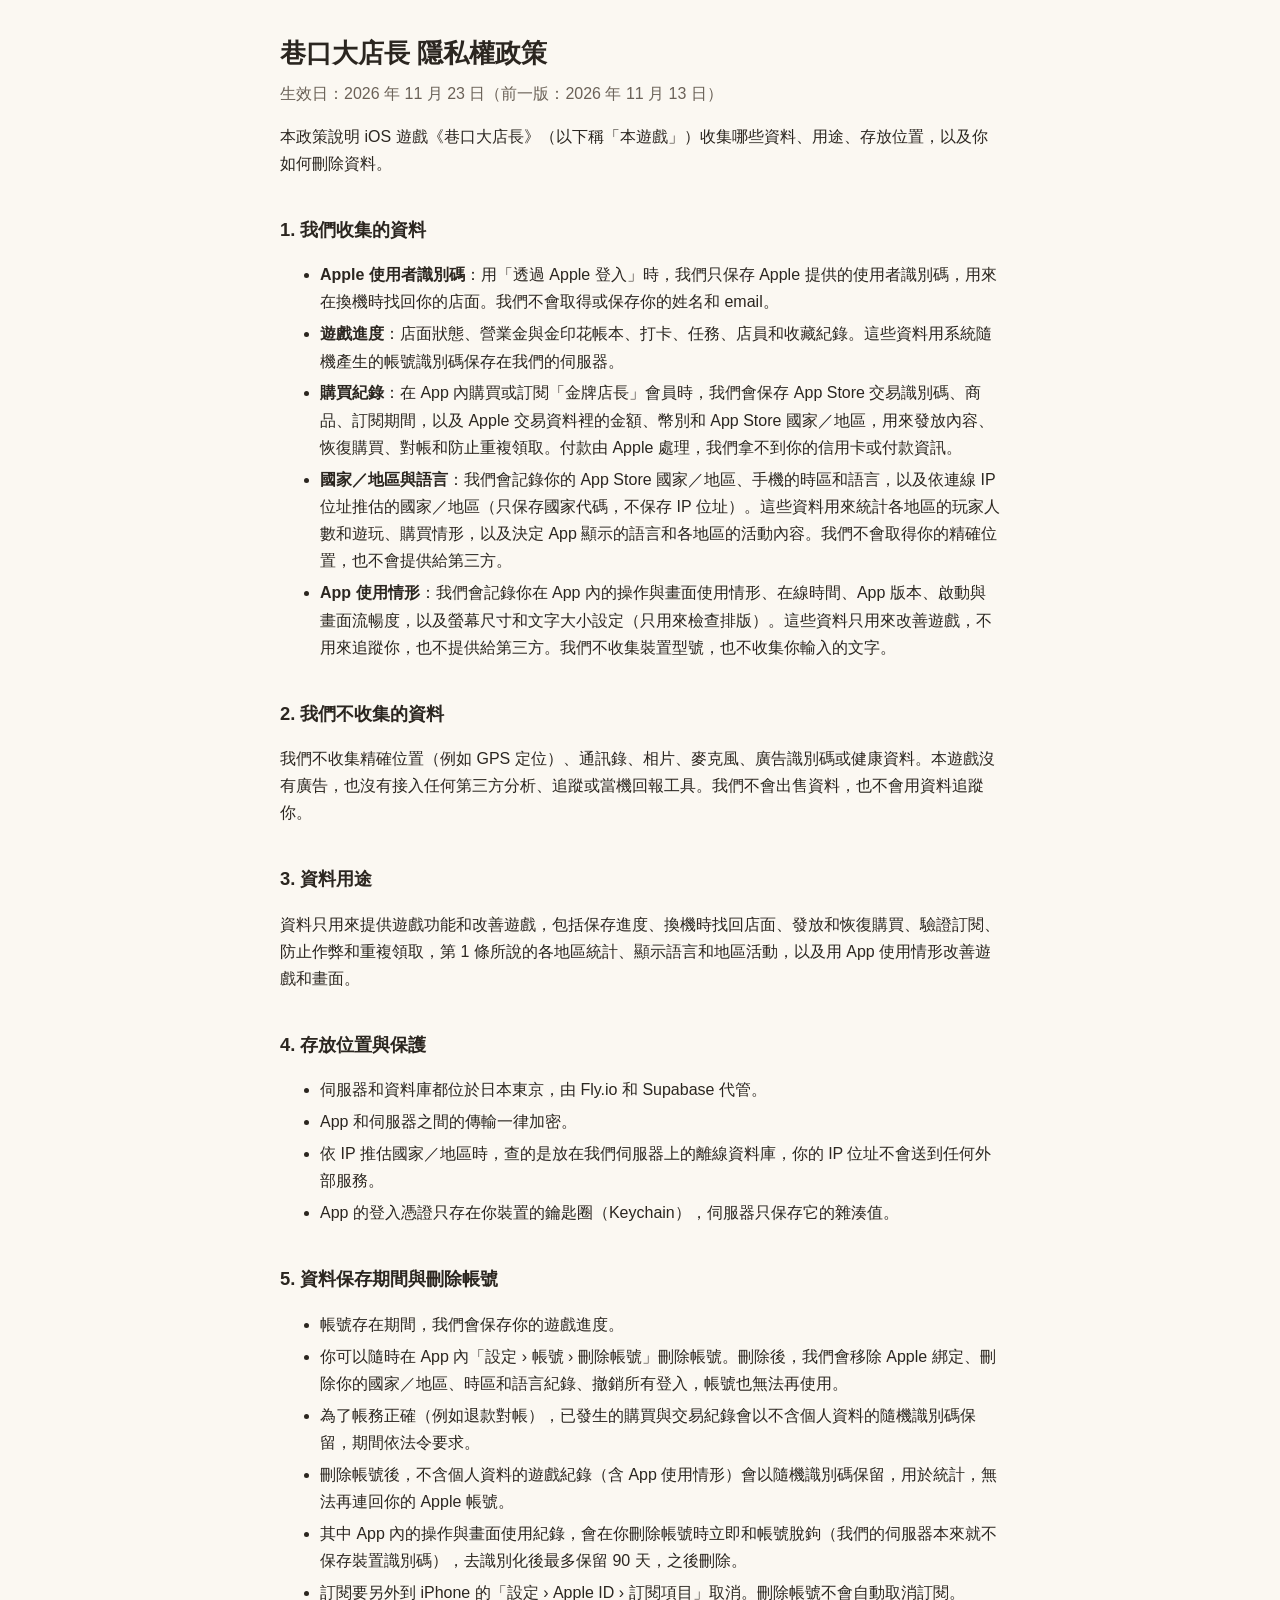
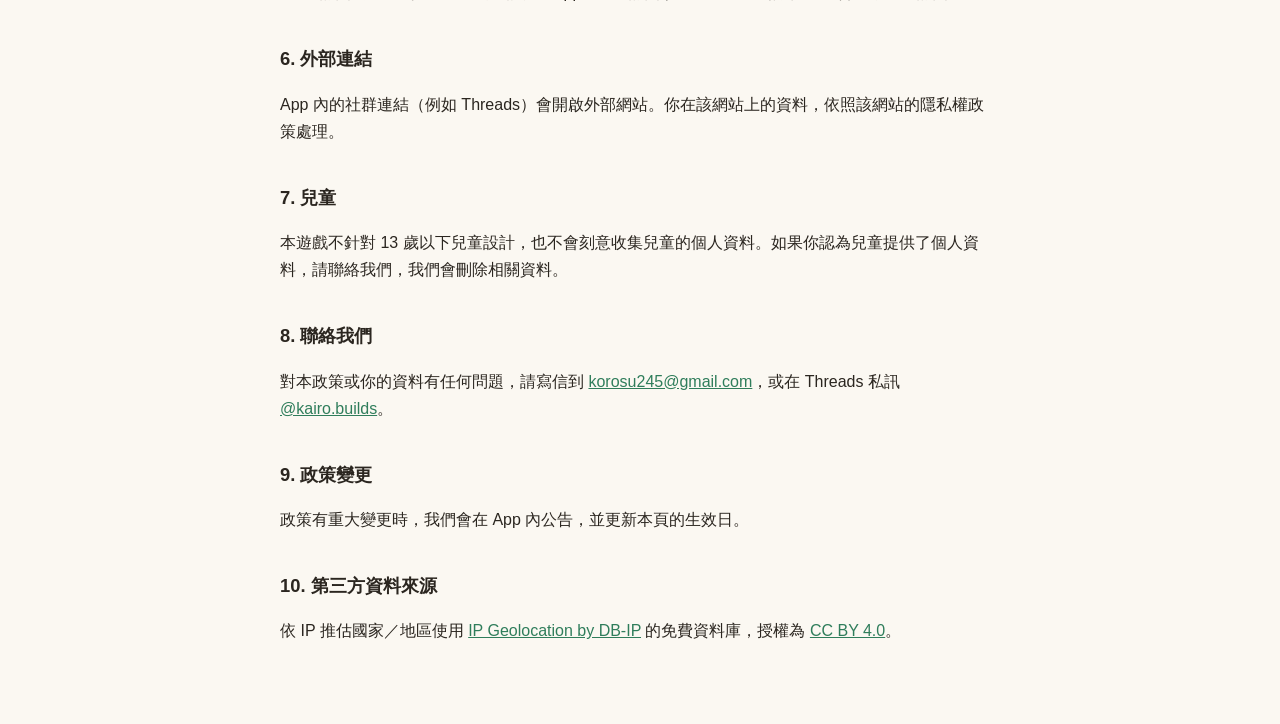
==== commit 8c79ffe0: "隱私權政策：刪帳號時 App 操作紀錄立即去識別化、最多保留 90 天 Co-Authored-By: Claude Opus 5.5 <noreply@anthropic.com>" ====
--- a/privacy.html
+++ b/privacy.html
@@ -9,7 +9,7 @@
 <body>
 <main>
 <h1>巷口大店長 隱私權政策</h1>
-<p class="meta">生效日：2026 年 11 月 13 日（前一版：2026 年 11 月 9 日）</p>
+<p class="meta">生效日：2026 年 11 月 23 日（前一版：2026 年 11 月 13 日）</p>
 
 <p>本政策說明 iOS 遊戲《巷口大店長》（以下稱「本遊戲」）收集哪些資料、用途、存放位置，以及你如何刪除資料。</p>
 
@@ -42,6 +42,7 @@
 <li>你可以隨時在 App 內「設定 › 帳號 › 刪除帳號」刪除帳號。刪除後，我們會移除 Apple 綁定、刪除你的國家／地區、時區和語言紀錄、撤銷所有登入，帳號也無法再使用。</li>
 <li>為了帳務正確（例如退款對帳），已發生的購買與交易紀錄會以不含個人資料的隨機識別碼保留，期間依法令要求。</li>
 <li>刪除帳號後，不含個人資料的遊戲紀錄（含 App 使用情形）會以隨機識別碼保留，用於統計，無法再連回你的 Apple 帳號。</li>
+<li>其中 App 內的操作與畫面使用紀錄，會在你刪除帳號時立即和帳號脫鉤（我們的伺服器本來就不保存裝置識別碼），去識別化後最多保留 90 天，之後刪除。</li>
 <li>訂閱要另外到 iPhone 的「設定 › Apple ID › 訂閱項目」取消。刪除帳號不會自動取消訂閱。</li>
 </ul>
 
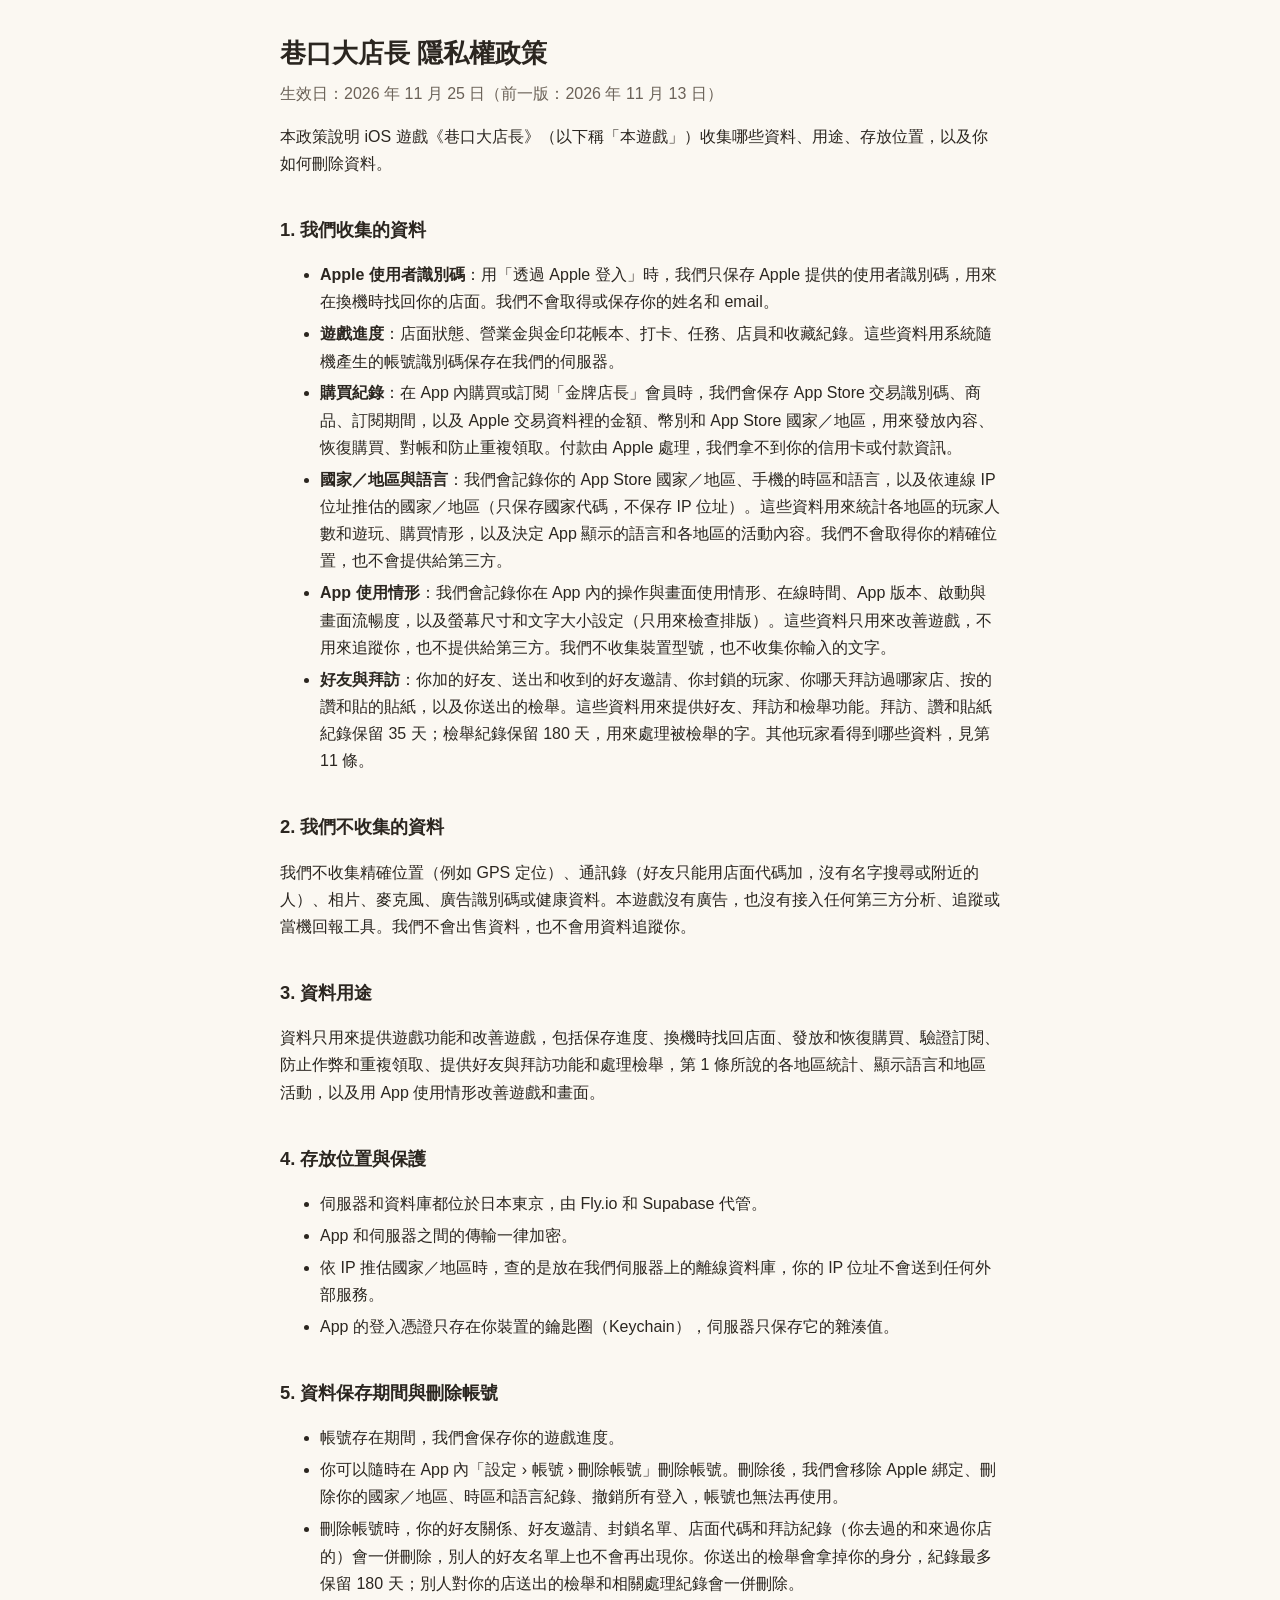
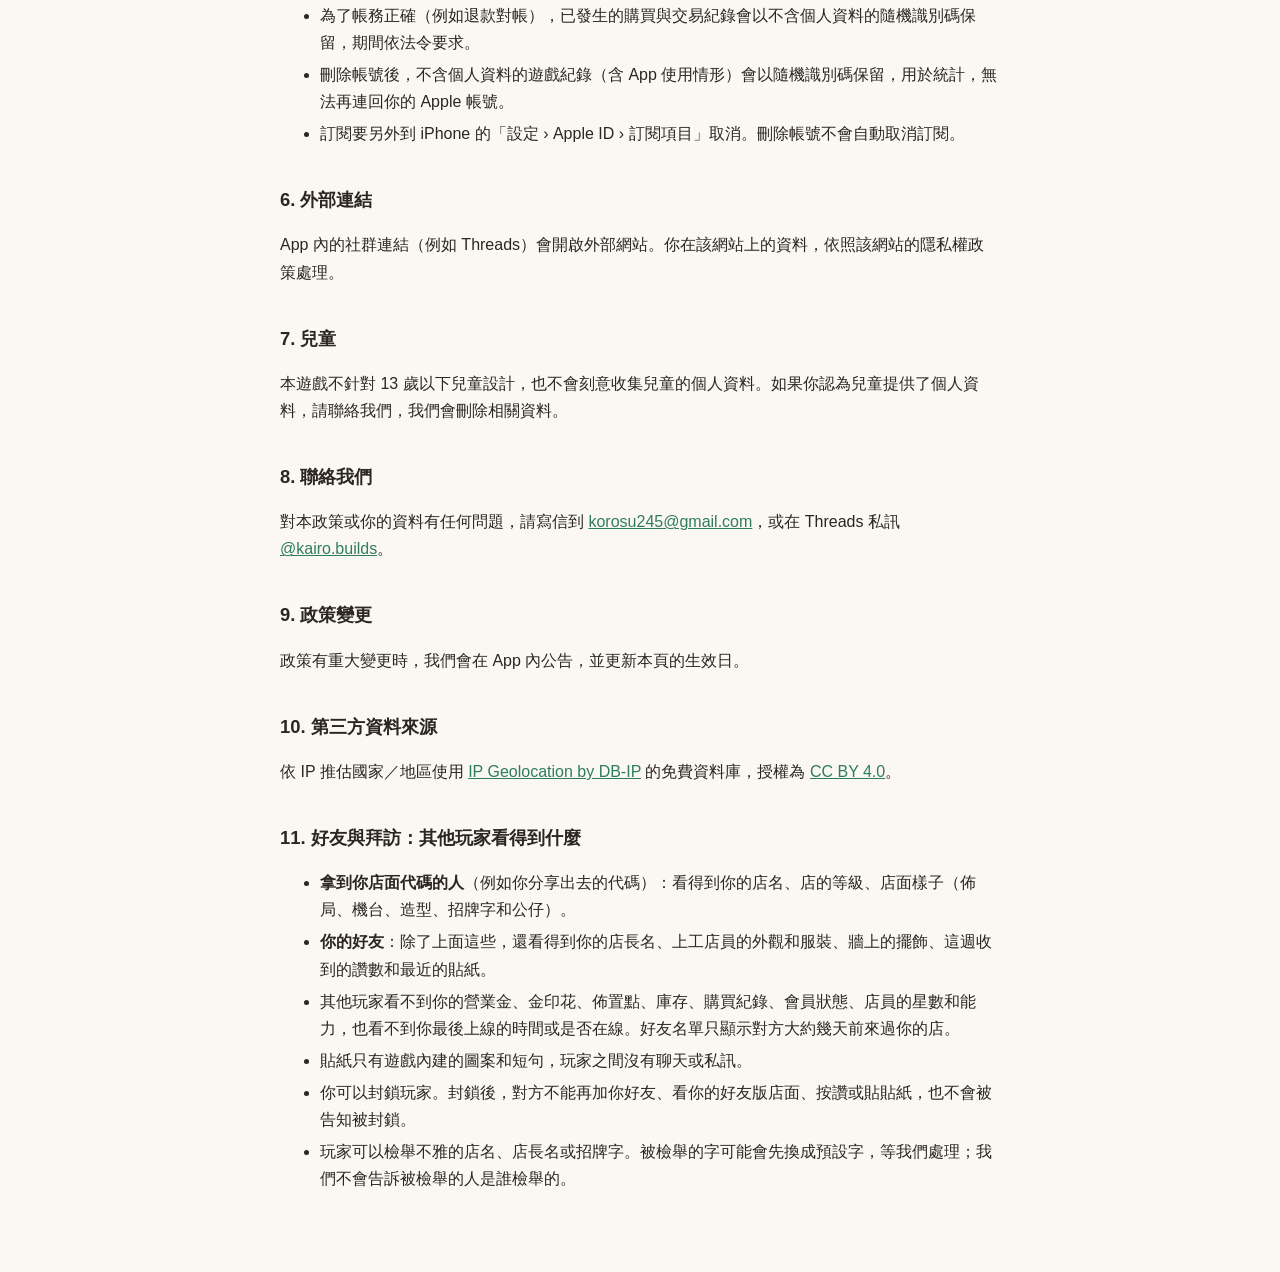
==== commit 3a19cd62: "隱私權政策：好友與拜訪（其他玩家看得到什麼、保存期間、刪帳號） Co-Authored-By: Claude Opus 5.5 <noreply@anthropic.com>" ====
--- a/privacy.html
+++ b/privacy.html
@@ -9,7 +9,7 @@
 <body>
 <main>
 <h1>巷口大店長 隱私權政策</h1>
-<p class="meta">生效日：2026 年 11 月 23 日（前一版：2026 年 11 月 13 日）</p>
+<p class="meta">生效日：2026 年 11 月 25 日（前一版：2026 年 11 月 13 日）</p>
 
 <p>本政策說明 iOS 遊戲《巷口大店長》（以下稱「本遊戲」）收集哪些資料、用途、存放位置，以及你如何刪除資料。</p>
 
@@ -20,13 +20,14 @@
 <li><strong>購買紀錄</strong>：在 App 內購買或訂閱「金牌店長」會員時，我們會保存 App Store 交易識別碼、商品、訂閱期間，以及 Apple 交易資料裡的金額、幣別和 App Store 國家／地區，用來發放內容、恢復購買、對帳和防止重複領取。付款由 Apple 處理，我們拿不到你的信用卡或付款資訊。</li>
 <li><strong>國家／地區與語言</strong>：我們會記錄你的 App Store 國家／地區、手機的時區和語言，以及依連線 IP 位址推估的國家／地區（只保存國家代碼，不保存 IP 位址）。這些資料用來統計各地區的玩家人數和遊玩、購買情形，以及決定 App 顯示的語言和各地區的活動內容。我們不會取得你的精確位置，也不會提供給第三方。</li>
 <li><strong>App 使用情形</strong>：我們會記錄你在 App 內的操作與畫面使用情形、在線時間、App 版本、啟動與畫面流暢度，以及螢幕尺寸和文字大小設定（只用來檢查排版）。這些資料只用來改善遊戲，不用來追蹤你，也不提供給第三方。我們不收集裝置型號，也不收集你輸入的文字。</li>
+<li><strong>好友與拜訪</strong>：你加的好友、送出和收到的好友邀請、你封鎖的玩家、你哪天拜訪過哪家店、按的讚和貼的貼紙，以及你送出的檢舉。這些資料用來提供好友、拜訪和檢舉功能。拜訪、讚和貼紙紀錄保留 35 天；檢舉紀錄保留 180 天，用來處理被檢舉的字。其他玩家看得到哪些資料，見第 11 條。</li>
 </ul>
 
 <h2>2. 我們不收集的資料</h2>
-<p>我們不收集精確位置（例如 GPS 定位）、通訊錄、相片、麥克風、廣告識別碼或健康資料。本遊戲沒有廣告，也沒有接入任何第三方分析、追蹤或當機回報工具。我們不會出售資料，也不會用資料追蹤你。</p>
+<p>我們不收集精確位置（例如 GPS 定位）、通訊錄（好友只能用店面代碼加，沒有名字搜尋或附近的人）、相片、麥克風、廣告識別碼或健康資料。本遊戲沒有廣告，也沒有接入任何第三方分析、追蹤或當機回報工具。我們不會出售資料，也不會用資料追蹤你。</p>
 
 <h2>3. 資料用途</h2>
-<p>資料只用來提供遊戲功能和改善遊戲，包括保存進度、換機時找回店面、發放和恢復購買、驗證訂閱、防止作弊和重複領取，第 1 條所說的各地區統計、顯示語言和地區活動，以及用 App 使用情形改善遊戲和畫面。</p>
+<p>資料只用來提供遊戲功能和改善遊戲，包括保存進度、換機時找回店面、發放和恢復購買、驗證訂閱、防止作弊和重複領取、提供好友與拜訪功能和處理檢舉，第 1 條所說的各地區統計、顯示語言和地區活動，以及用 App 使用情形改善遊戲和畫面。</p>
 
 <h2>4. 存放位置與保護</h2>
 <ul>
@@ -40,9 +41,9 @@
 <ul>
 <li>帳號存在期間，我們會保存你的遊戲進度。</li>
 <li>你可以隨時在 App 內「設定 › 帳號 › 刪除帳號」刪除帳號。刪除後，我們會移除 Apple 綁定、刪除你的國家／地區、時區和語言紀錄、撤銷所有登入，帳號也無法再使用。</li>
+<li>刪除帳號時，你的好友關係、好友邀請、封鎖名單、店面代碼和拜訪紀錄（你去過的和來過你店的）會一併刪除，別人的好友名單上也不會再出現你。你送出的檢舉會拿掉你的身分，紀錄最多保留 180 天；別人對你的店送出的檢舉和相關處理紀錄會一併刪除。</li>
 <li>為了帳務正確（例如退款對帳），已發生的購買與交易紀錄會以不含個人資料的隨機識別碼保留，期間依法令要求。</li>
 <li>刪除帳號後，不含個人資料的遊戲紀錄（含 App 使用情形）會以隨機識別碼保留，用於統計，無法再連回你的 Apple 帳號。</li>
-<li>其中 App 內的操作與畫面使用紀錄，會在你刪除帳號時立即和帳號脫鉤（我們的伺服器本來就不保存裝置識別碼），去識別化後最多保留 90 天，之後刪除。</li>
 <li>訂閱要另外到 iPhone 的「設定 › Apple ID › 訂閱項目」取消。刪除帳號不會自動取消訂閱。</li>
 </ul>
 
@@ -60,6 +61,16 @@
 
 <h2>10. 第三方資料來源</h2>
 <p>依 IP 推估國家／地區使用 <a href="https://db-ip.com">IP Geolocation by DB-IP</a> 的免費資料庫，授權為 <a href="https://creativecommons.org/licenses/by/4.0/">CC BY 4.0</a>。</p>
+
+<h2>11. 好友與拜訪：其他玩家看得到什麼</h2>
+<ul>
+<li><strong>拿到你店面代碼的人</strong>（例如你分享出去的代碼）：看得到你的店名、店的等級、店面樣子（佈局、機台、造型、招牌字和公仔）。</li>
+<li><strong>你的好友</strong>：除了上面這些，還看得到你的店長名、上工店員的外觀和服裝、牆上的擺飾、這週收到的讚數和最近的貼紙。</li>
+<li>其他玩家看不到你的營業金、金印花、佈置點、庫存、購買紀錄、會員狀態、店員的星數和能力，也看不到你最後上線的時間或是否在線。好友名單只顯示對方大約幾天前來過你的店。</li>
+<li>貼紙只有遊戲內建的圖案和短句，玩家之間沒有聊天或私訊。</li>
+<li>你可以封鎖玩家。封鎖後，對方不能再加你好友、看你的好友版店面、按讚或貼貼紙，也不會被告知被封鎖。</li>
+<li>玩家可以檢舉不雅的店名、店長名或招牌字。被檢舉的字可能會先換成預設字，等我們處理；我們不會告訴被檢舉的人是誰檢舉的。</li>
+</ul>
 </main>
 </body>
 </html>
